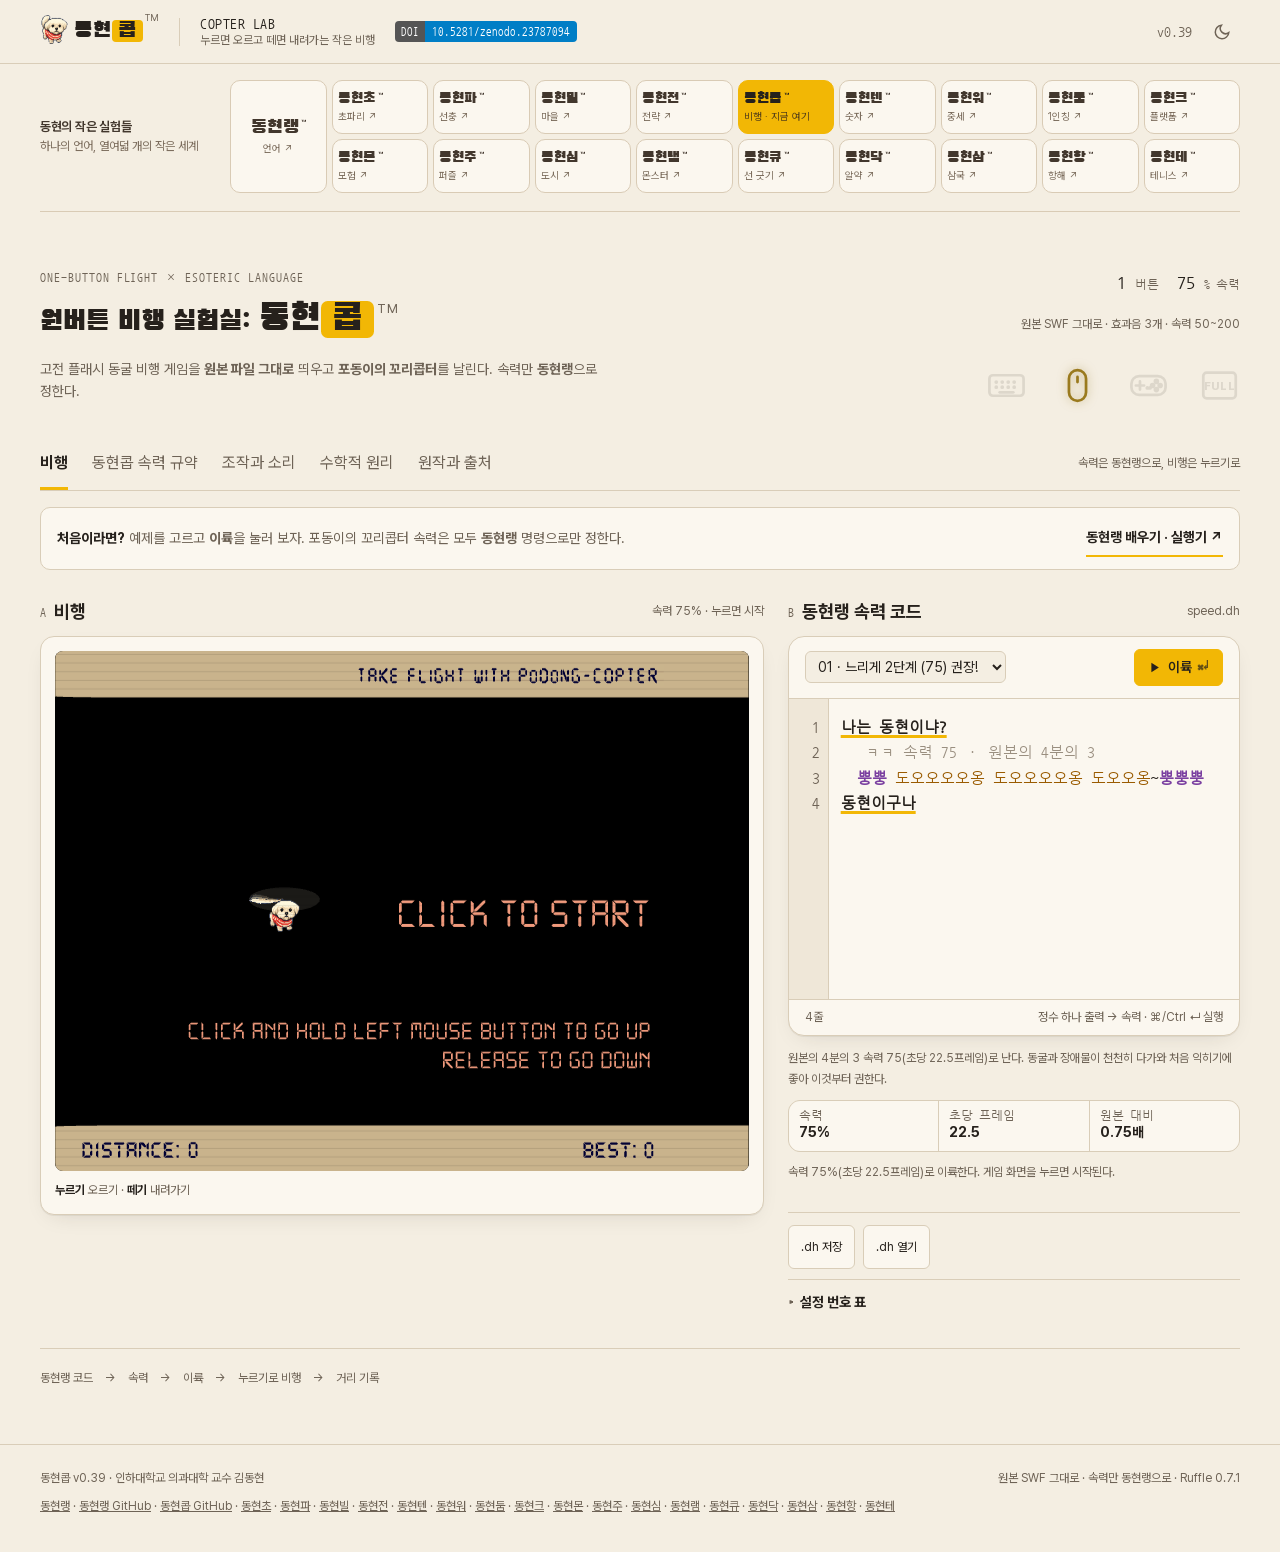
==== index.html @ 4001304d "v0.39: 설명 글 낱말 통일" ====
<!doctype html>
<html lang="ko" data-theme="light">
<head>
  <meta charset="utf-8"><meta name="viewport" content="width=device-width,initial-scale=1">
  <meta name="description" content="고전 플래시 동굴 비행 게임을 원본 그대로 띄우고, 포동이의 꼬리콥터를 날리며 속력만 동현랭으로 정하는 원버튼 비행 실험실이다.">
  <title>동현콥™ · 누르면 오르고 떼면 내려가는 작은 비행</title>
  <link rel="icon" type="image/x-icon" sizes="16x16 32x32 48x48" href="./favicon.ico">
  <link rel="icon" type="image/png" sizes="32x32" href="./favicon.png">
  <link rel="apple-touch-icon" sizes="180x180" href="./apple-touch-icon.png">
  <style>@font-face{font-family:'Black Han Sans';src:url('[data-uri]') format('woff2');font-display:swap;font-weight:400}
@font-face{font-family:'Pretendard';src:url('[data-uri]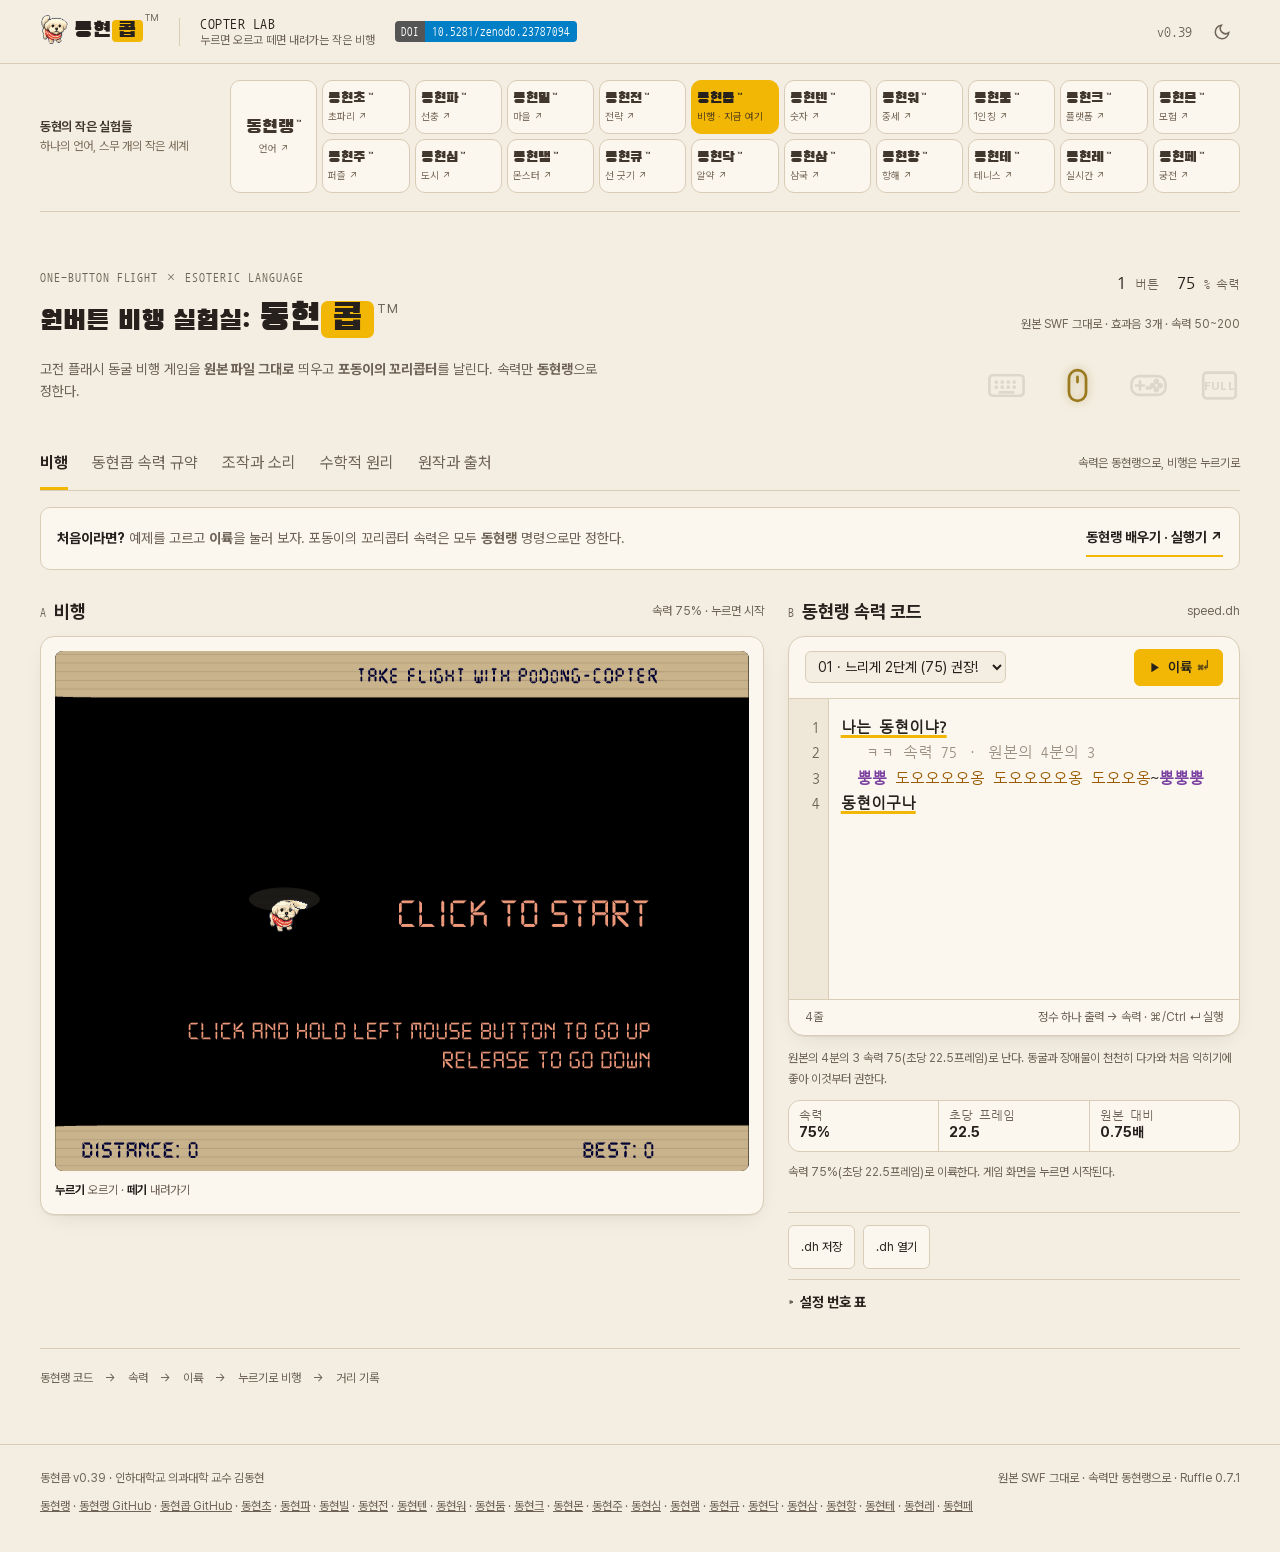
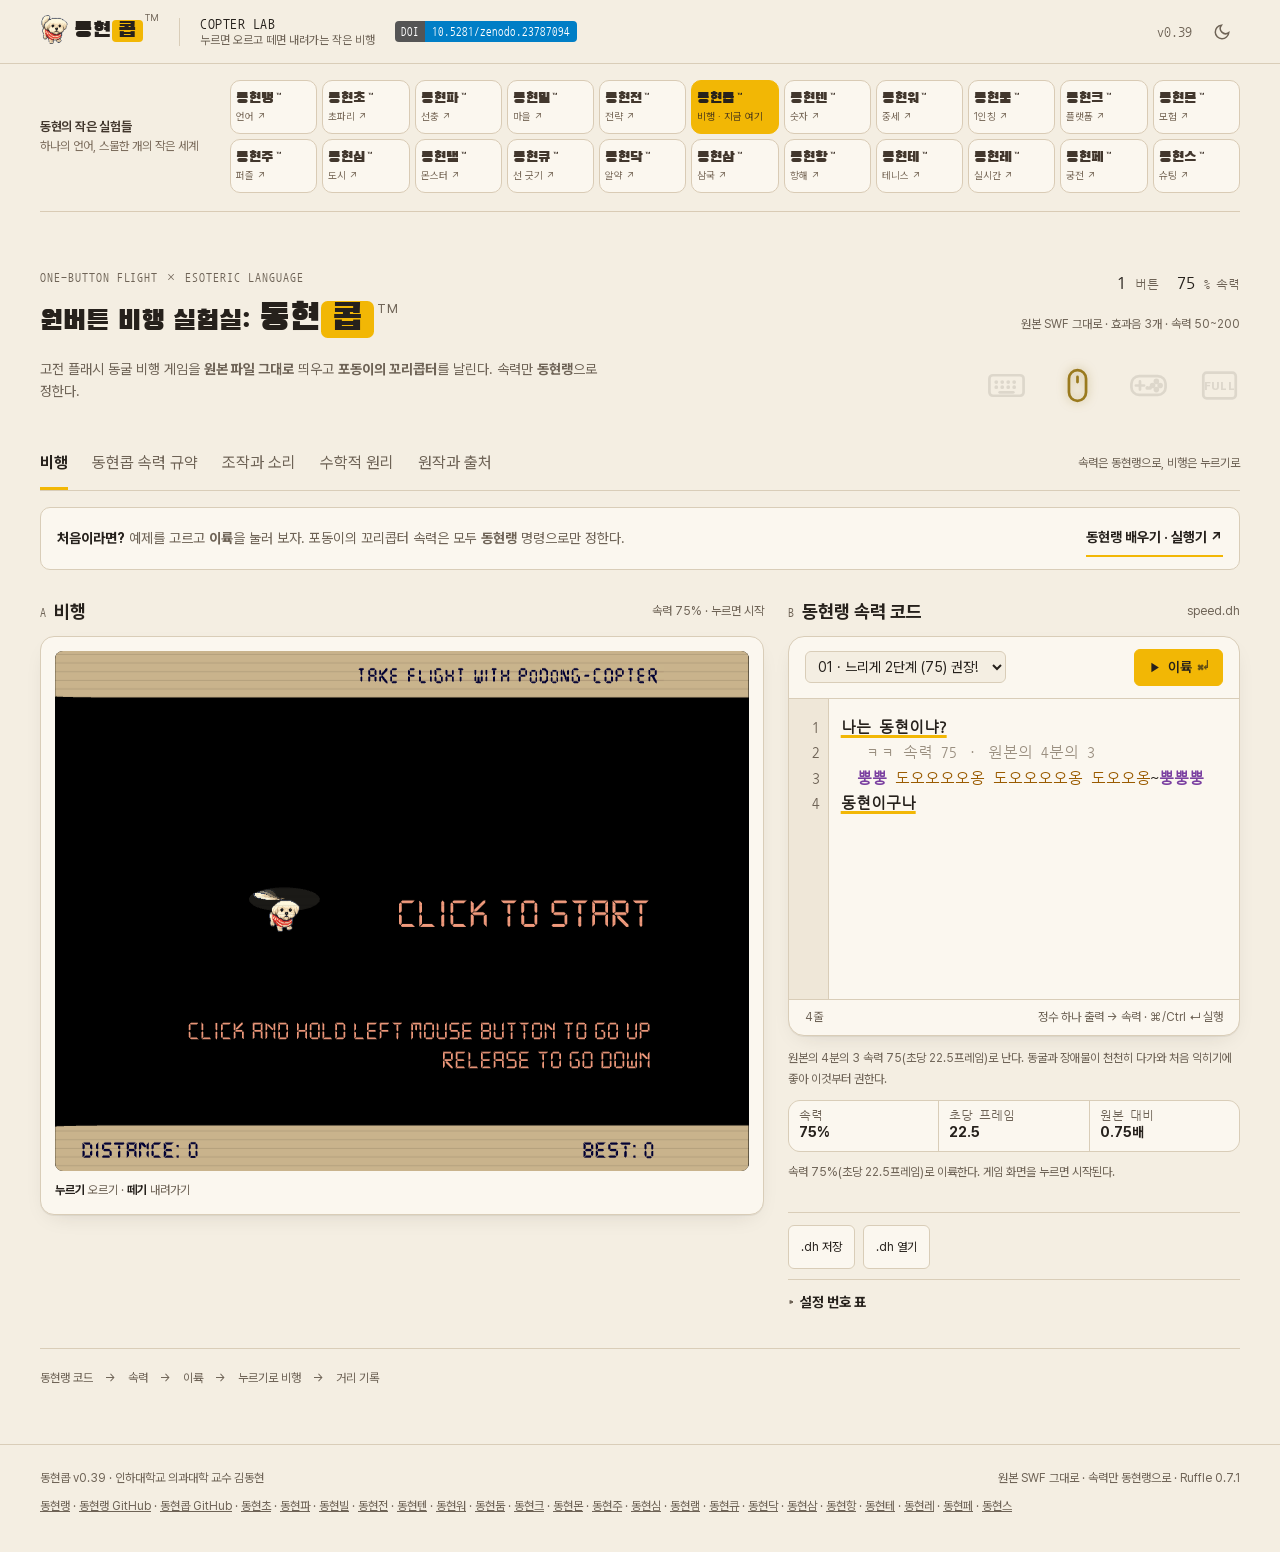
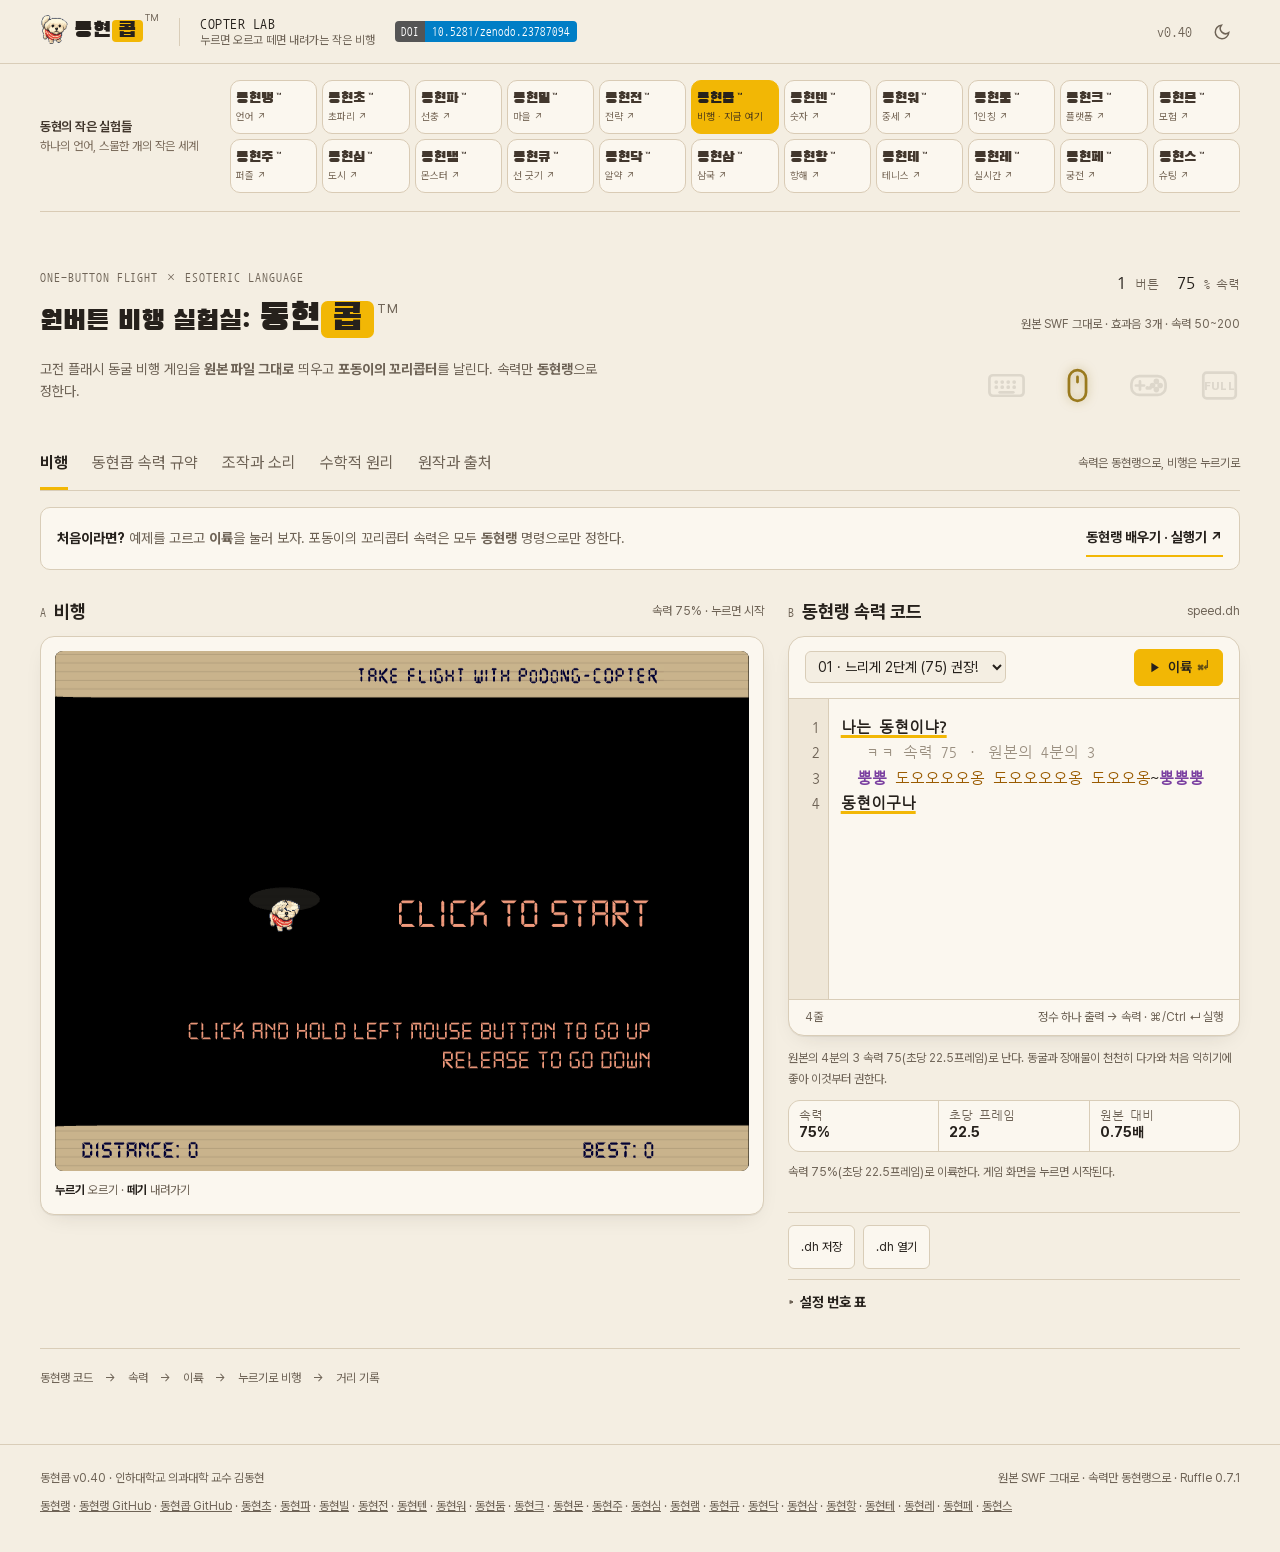
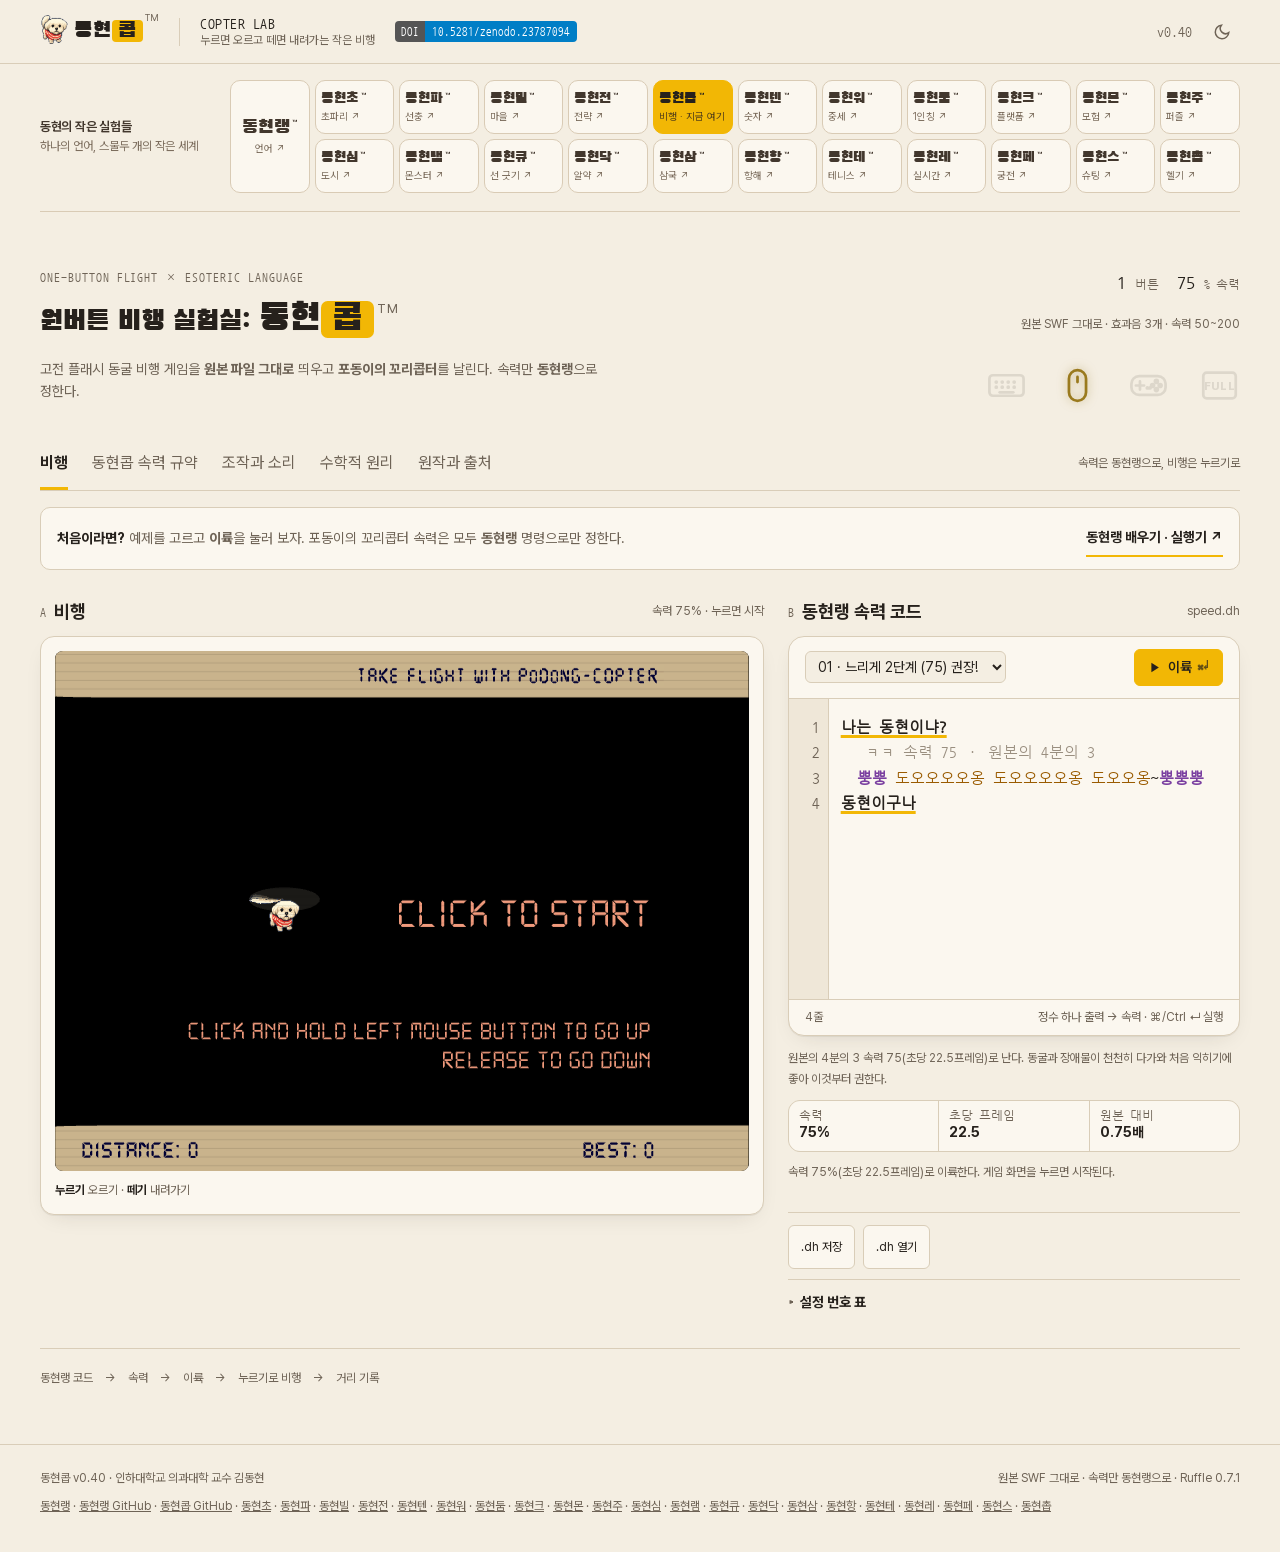
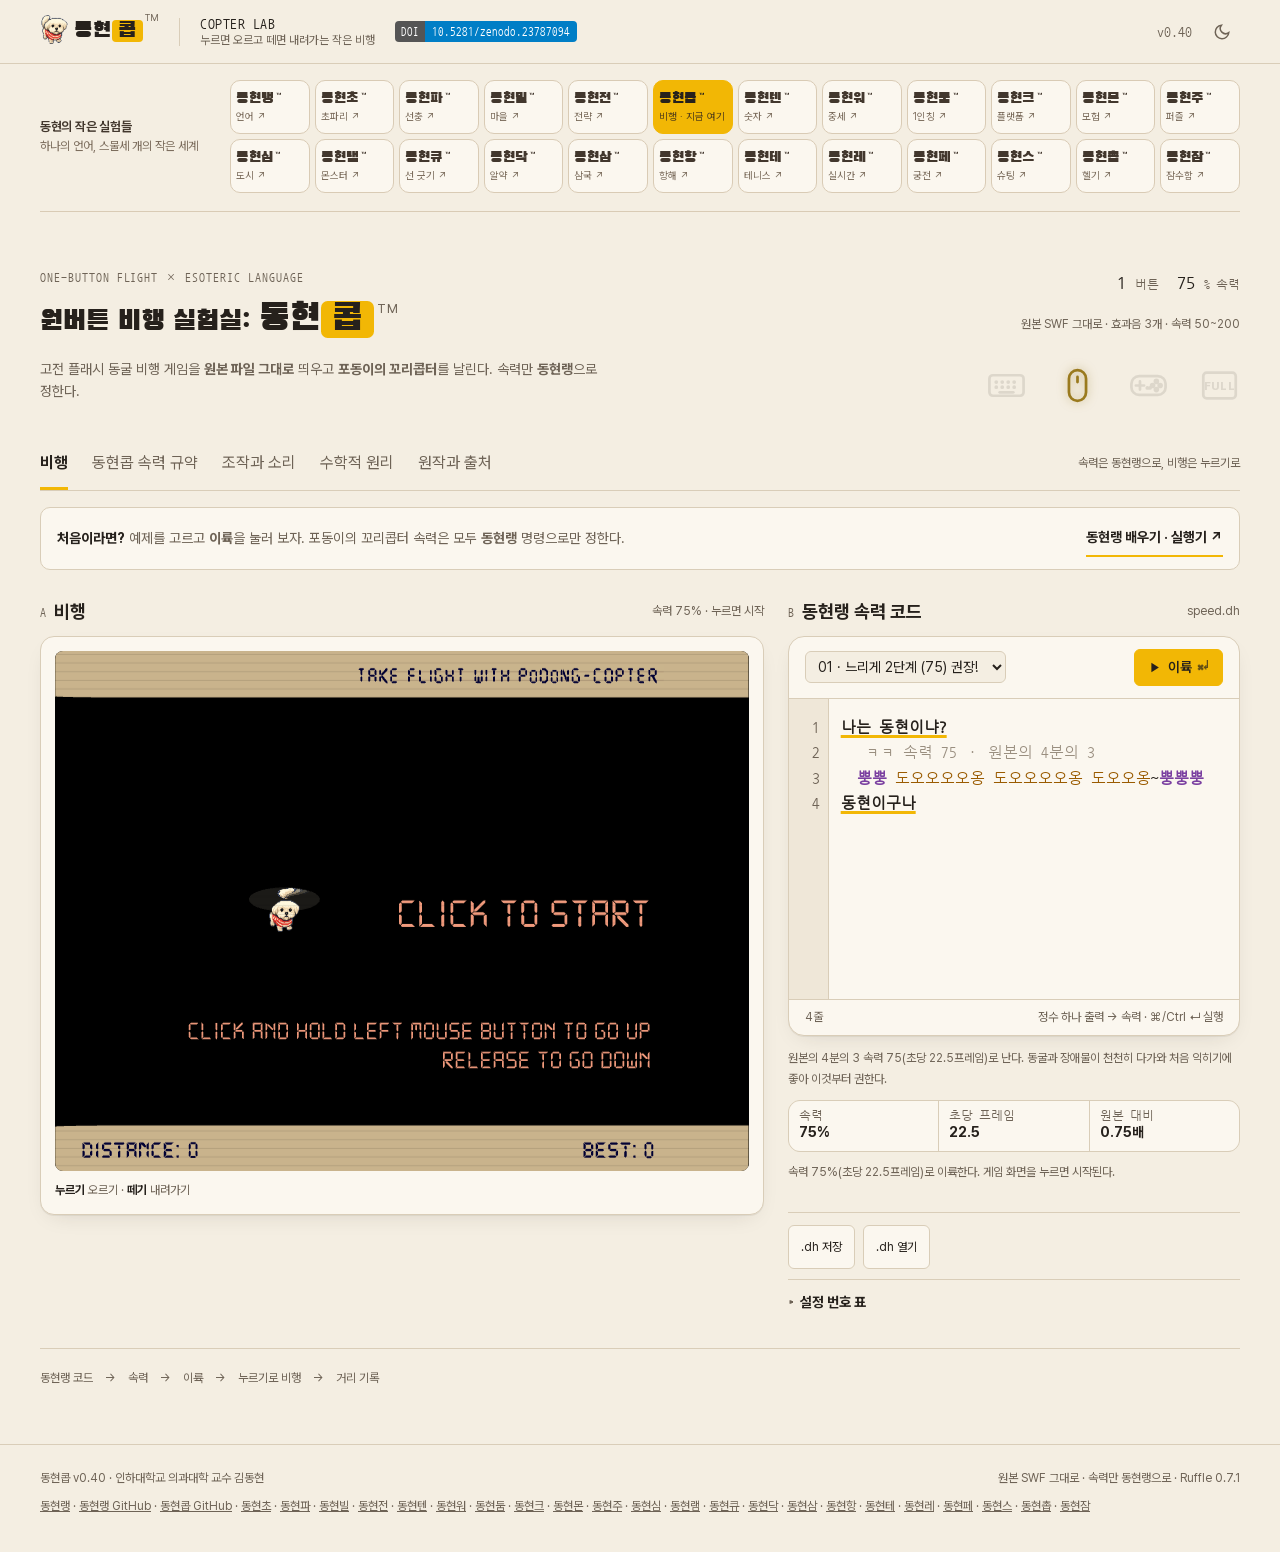
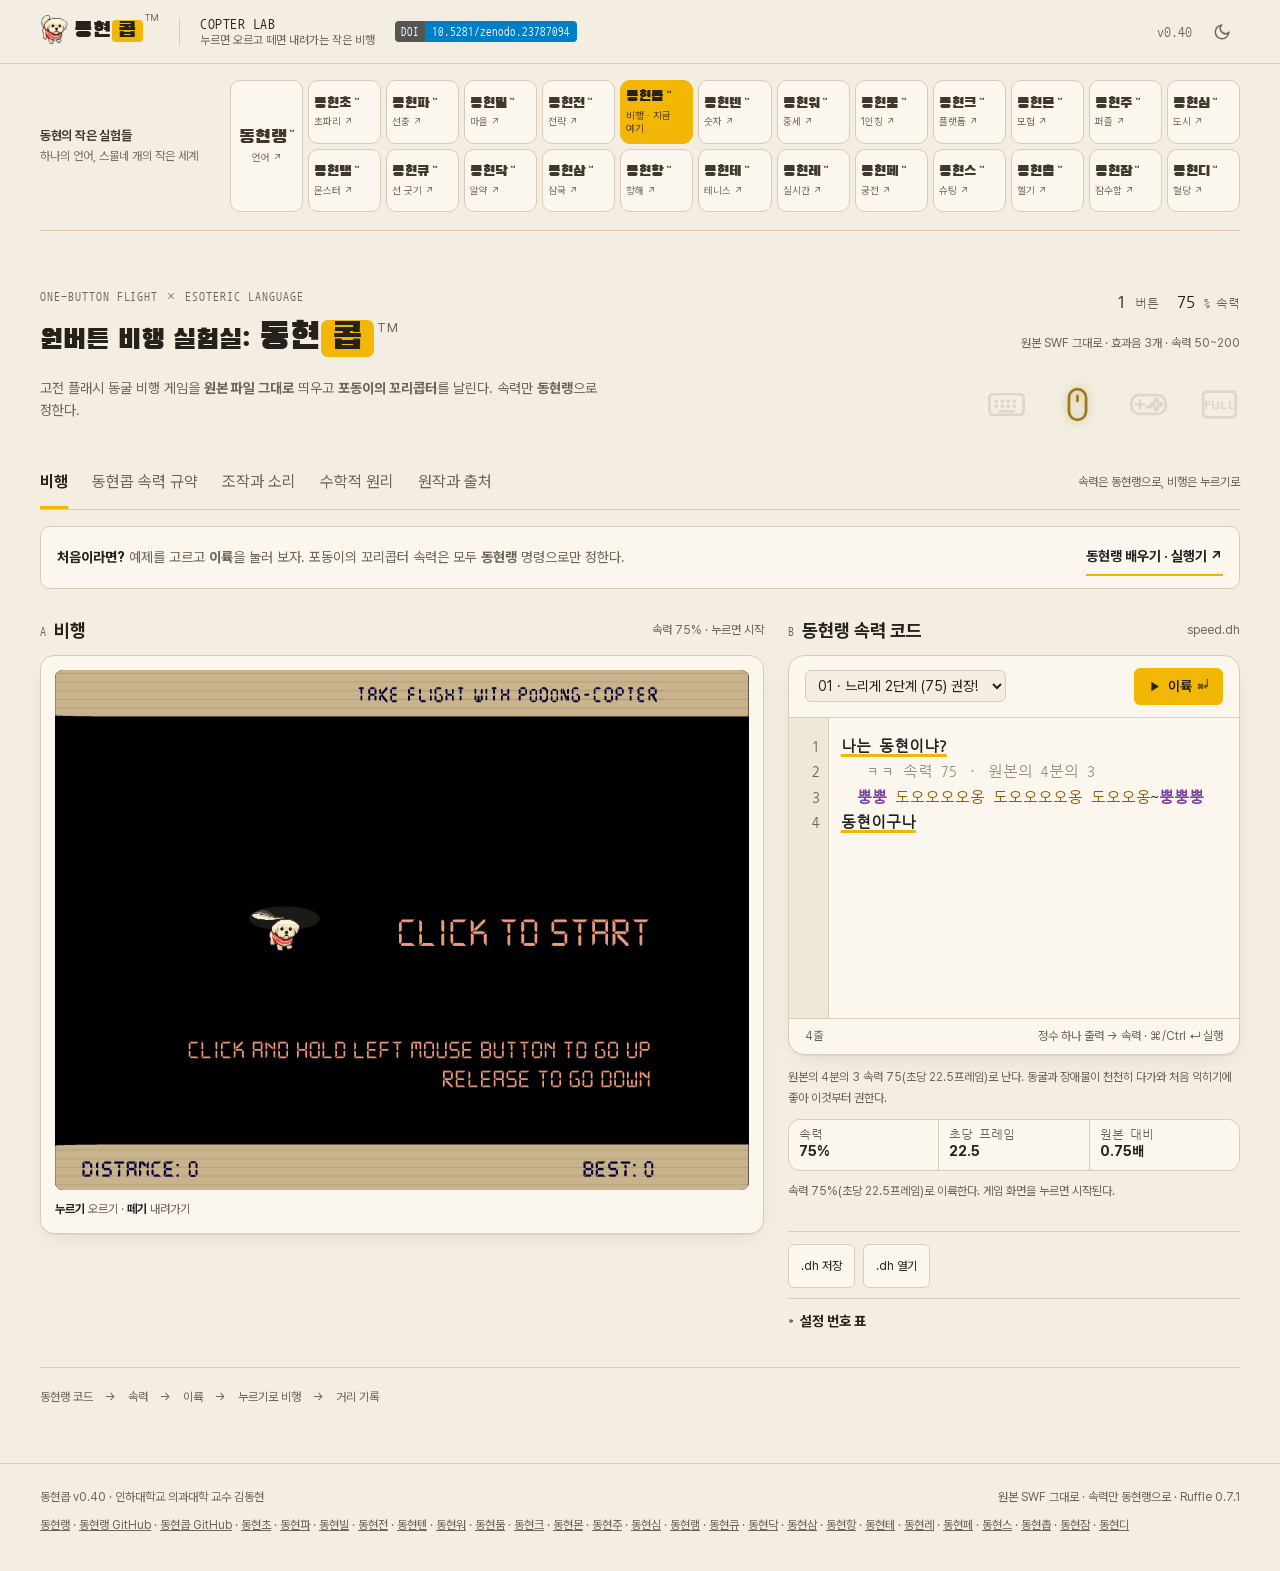
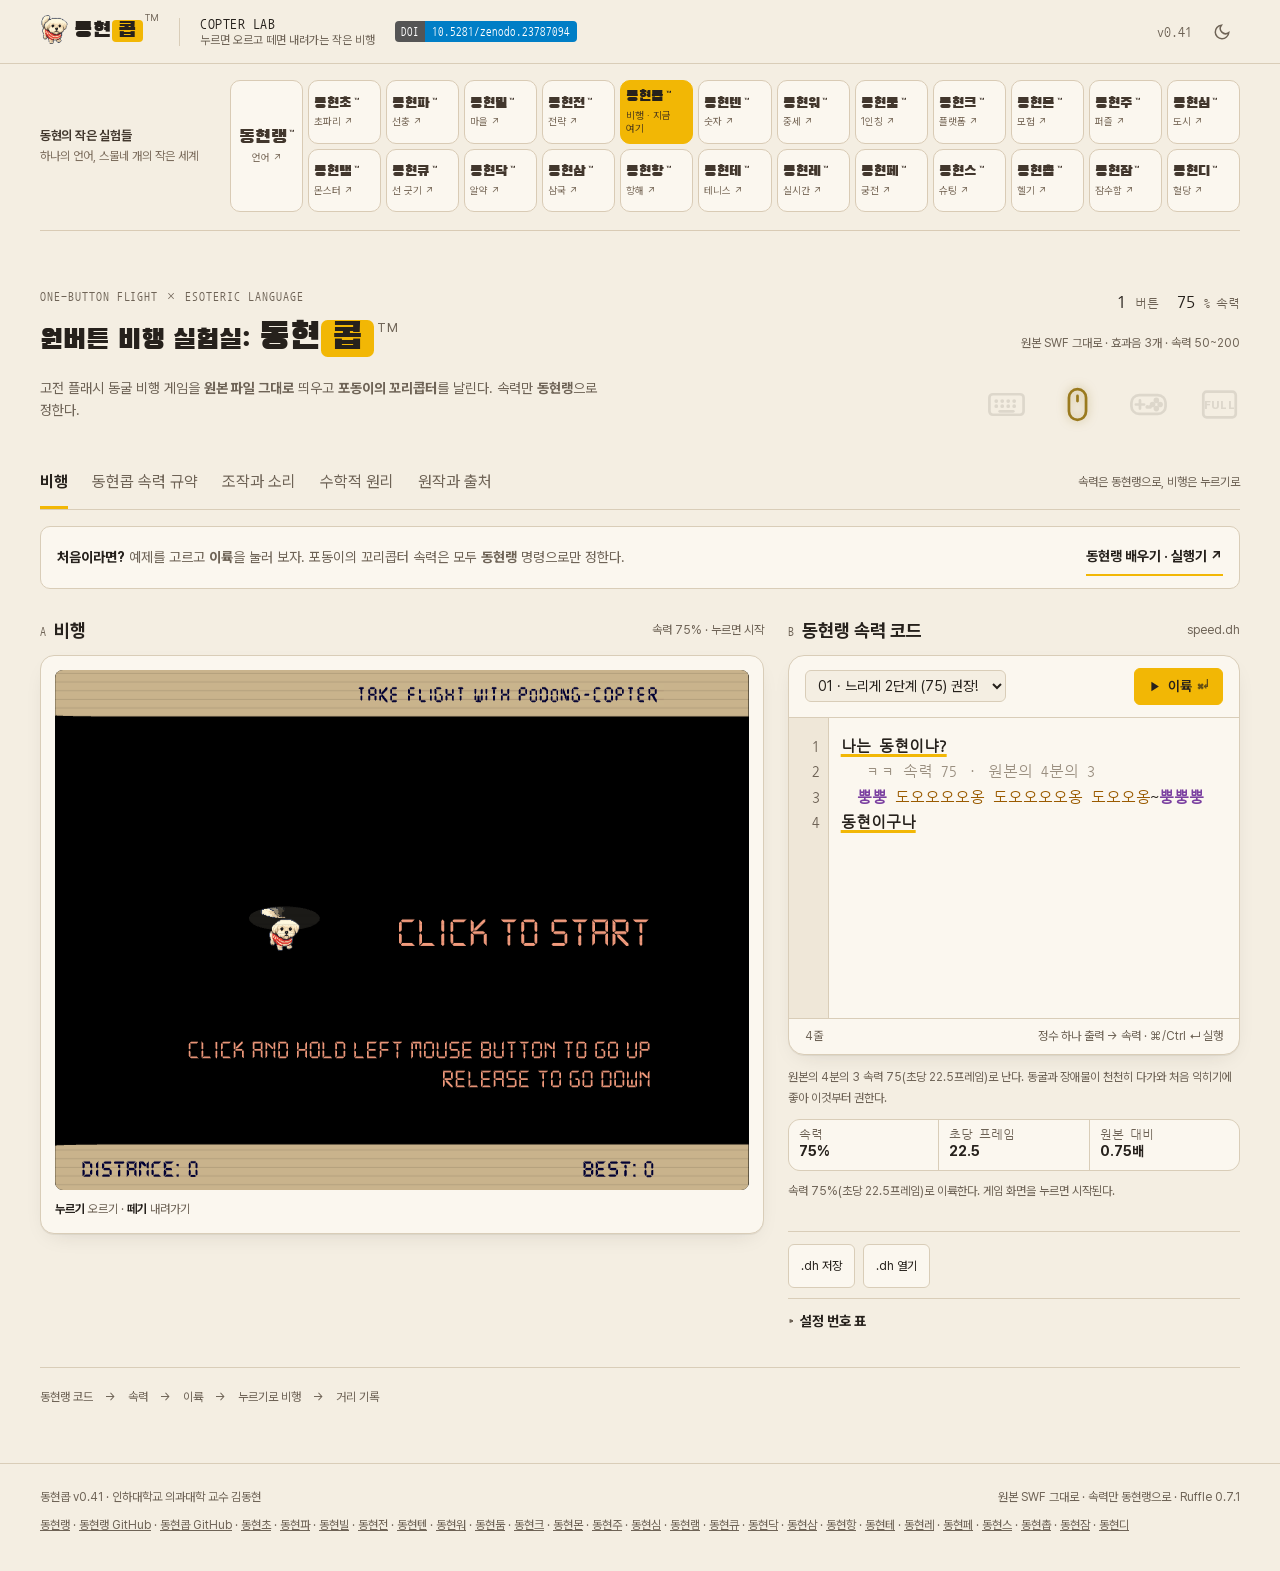
